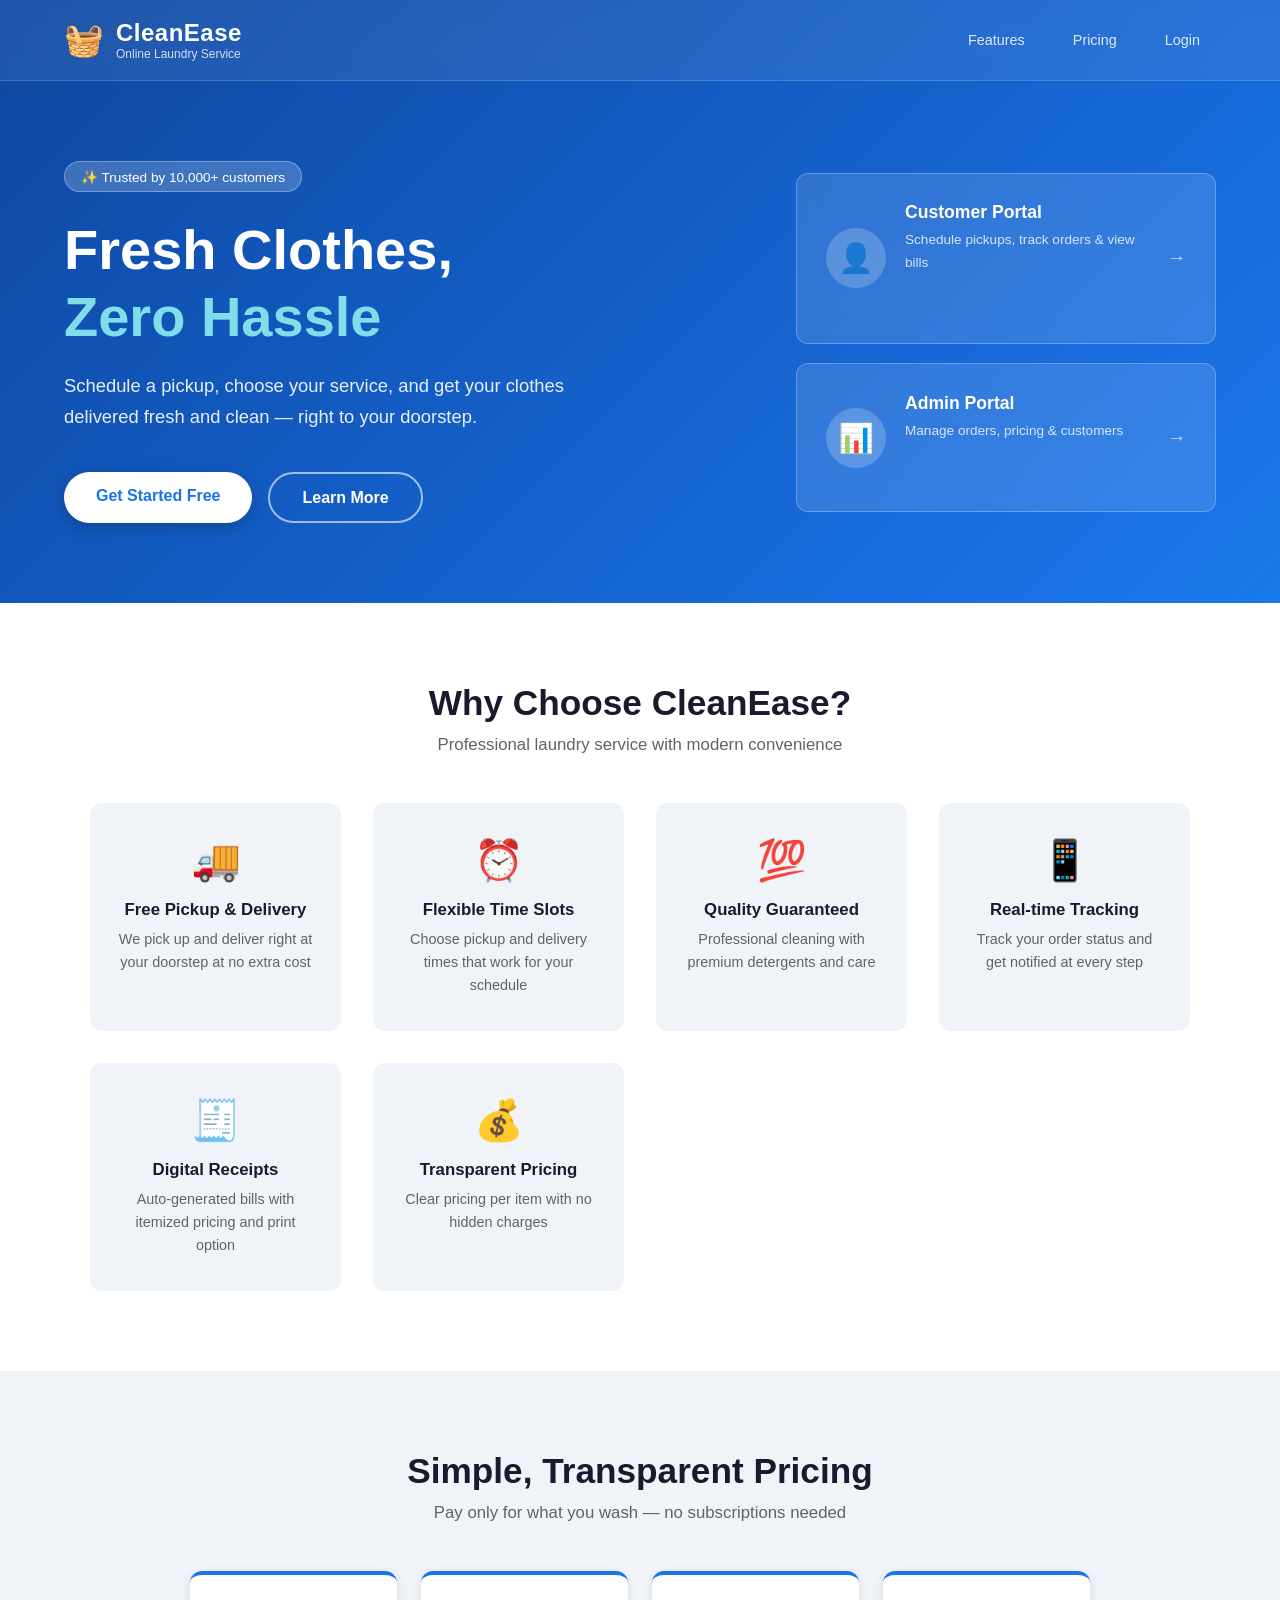
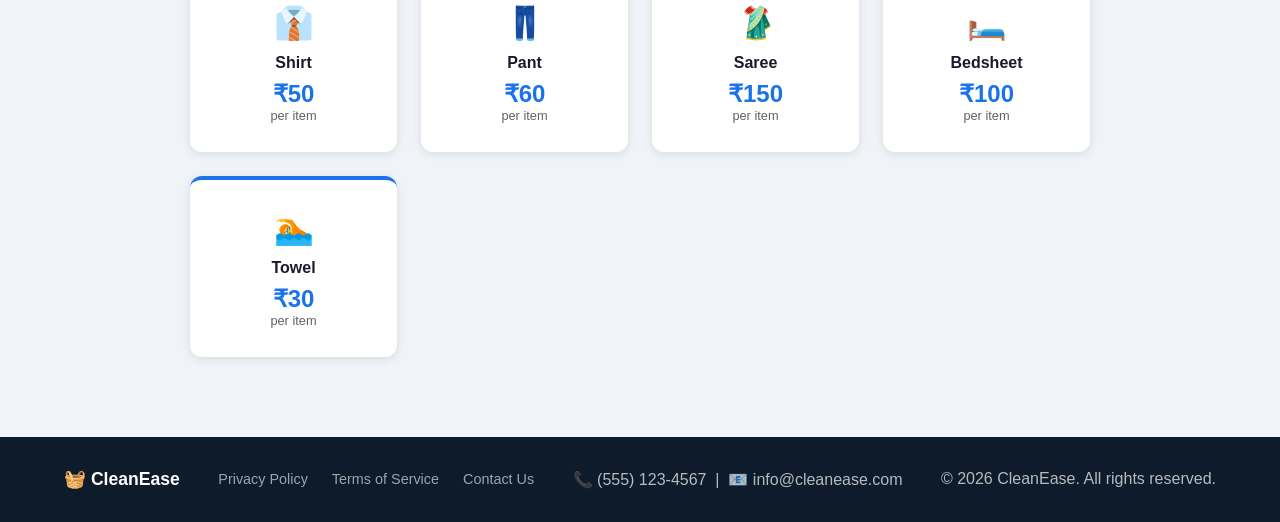
==== index.html @ 6a74e26e "Add files via upload" ====
<!DOCTYPE html>
<html lang="en">
<head>
    <meta charset="UTF-8">
    <meta name="viewport" content="width=device-width, initial-scale=1.0">
    <title>CleanEase - Online Laundry Service</title>
    <link rel="stylesheet" href="styles.css">
</head>
<body>
<div class="landing-page">

    <!-- Navigation -->
    <nav class="landing-nav">
        <a href="#" class="nav-brand">
            <span class="brand-icon">🧺</span>
            <div>
                <span class="brand-name">CleanEase</span>
                <span class="brand-tagline">Online Laundry Service</span>
            </div>
        </a>
        <div class="nav-links">
            <a href="#features">Features</a>
            <a href="#pricing">Pricing</a>
            <a href="customer-login.html">Login</a>
        </div>
    </nav>

    <!-- Hero Section -->
    <section class="hero">
        <div class="hero-content">
            <div class="hero-badge">✨ Trusted by 10,000+ customers</div>
            <h1>Fresh Clothes,<br><span>Zero Hassle</span></h1>
            <p>Schedule a pickup, choose your service, and get your clothes delivered fresh and clean — right to your doorstep.</p>
            <div class="hero-buttons">
                <a href="customer-login.html" class="btn-hero-primary">Get Started Free</a>
                <a href="#features" class="btn-hero-secondary">Learn More</a>
            </div>
        </div>

        <div class="hero-cards">
            <a href="customer-login.html" class="portal-card">
                <div class="portal-card-icon">👤</div>
                <div class="portal-card-text">
                    <h3>Customer Portal</h3>
                    <p>Schedule pickups, track orders & view bills</p>
                </div>
                <span class="portal-card-arrow">→</span>
            </a>
            <a href="admin-login.html" class="portal-card">
                <div class="portal-card-icon">📊</div>
                <div class="portal-card-text">
                    <h3>Admin Portal</h3>
                    <p>Manage orders, pricing & customers</p>
                </div>
                <span class="portal-card-arrow">→</span>
            </a>
        </div>
    </section>

    <!-- Features Section -->
    <section class="features-section" id="features">
        <div class="section-header">
            <h2>Why Choose CleanEase?</h2>
            <p>Professional laundry service with modern convenience</p>
        </div>
        <div class="features-grid">
            <div class="feature-card">
                <div class="feature-icon">🚚</div>
                <h3>Free Pickup & Delivery</h3>
                <p>We pick up and deliver right at your doorstep at no extra cost</p>
            </div>
            <div class="feature-card">
                <div class="feature-icon">⏰</div>
                <h3>Flexible Time Slots</h3>
                <p>Choose pickup and delivery times that work for your schedule</p>
            </div>
            <div class="feature-card">
                <div class="feature-icon">💯</div>
                <h3>Quality Guaranteed</h3>
                <p>Professional cleaning with premium detergents and care</p>
            </div>
            <div class="feature-card">
                <div class="feature-icon">📱</div>
                <h3>Real-time Tracking</h3>
                <p>Track your order status and get notified at every step</p>
            </div>
            <div class="feature-card">
                <div class="feature-icon">🧾</div>
                <h3>Digital Receipts</h3>
                <p>Auto-generated bills with itemized pricing and print option</p>
            </div>
            <div class="feature-card">
                <div class="feature-icon">💰</div>
                <h3>Transparent Pricing</h3>
                <p>Clear pricing per item with no hidden charges</p>
            </div>
        </div>
    </section>

    <!-- Pricing Section -->
    <section class="pricing-section" id="pricing">
        <div class="section-header">
            <h2>Simple, Transparent Pricing</h2>
            <p>Pay only for what you wash — no subscriptions needed</p>
        </div>
        <div class="pricing-grid">
            <div class="price-card">
                <div class="price-icon">👔</div>
                <h3>Shirt</h3>
                <div class="price">₹50</div>
                <div class="price-unit">per item</div>
            </div>
            <div class="price-card">
                <div class="price-icon">👖</div>
                <h3>Pant</h3>
                <div class="price">₹60</div>
                <div class="price-unit">per item</div>
            </div>
            <div class="price-card">
                <div class="price-icon">🥻</div>
                <h3>Saree</h3>
                <div class="price">₹150</div>
                <div class="price-unit">per item</div>
            </div>
            <div class="price-card">
                <div class="price-icon">🛏️</div>
                <h3>Bedsheet</h3>
                <div class="price">₹100</div>
                <div class="price-unit">per item</div>
            </div>
            <div class="price-card">
                <div class="price-icon">🏊</div>
                <h3>Towel</h3>
                <div class="price">₹30</div>
                <div class="price-unit">per item</div>
            </div>
        </div>
    </section>

    <!-- Footer -->
    <footer class="landing-footer">
        <div class="footer-brand">🧺 CleanEase</div>
        <div class="footer-links">
            <a href="#">Privacy Policy</a>
            <a href="#">Terms of Service</a>
            <a href="#">Contact Us</a>
        </div>
        <div>📞 (555) 123-4567 &nbsp;|&nbsp; 📧 info@cleanease.com</div>
        <div>&copy; 2026 CleanEase. All rights reserved.</div>
    </footer>

</div>

</body>
</html>
---- styles.css ----
/* ===== GLOBAL RESET & VARIABLES ===== */
* { margin: 0; padding: 0; box-sizing: border-box; }

:root {
    --primary: #1a73e8;
    --primary-dark: #1557b0;
    --secondary: #0d47a1;
    --accent: #00bcd4;
    --success: #2e7d32;
    --warning: #f57c00;
    --danger: #c62828;
    --white: #ffffff;
    --light: #f0f4f8;
    --light2: #e8edf2;
    --text: #1a1a2e;
    --text-muted: #5f6368;
    --border: #dadce0;
    --shadow: 0 2px 10px rgba(0,0,0,0.1);
    --shadow-lg: 0 8px 30px rgba(0,0,0,0.15);
    --radius: 12px;
    --radius-sm: 8px;
}

body {
    font-family: 'Segoe UI', Arial, sans-serif;
    background: var(--light);
    color: var(--text);
    min-height: 100vh;
}

/* ===== LANDING PAGE ===== */
.landing-page {
    min-height: 100vh;
    background: linear-gradient(135deg, #0d47a1 0%, #1a73e8 50%, #00bcd4 100%);
}

.landing-nav {
    display: flex;
    justify-content: space-between;
    align-items: center;
    padding: 1.2rem 4rem;
    background: rgba(255,255,255,0.08);
    backdrop-filter: blur(10px);
    border-bottom: 1px solid rgba(255,255,255,0.15);
}

.nav-brand {
    display: flex;
    align-items: center;
    gap: 0.75rem;
    color: white;
    text-decoration: none;
}

.nav-brand .brand-icon { font-size: 2rem; }
.nav-brand .brand-name { font-size: 1.5rem; font-weight: 700; letter-spacing: 0.5px; }
.nav-brand .brand-tagline { font-size: 0.75rem; opacity: 0.8; display: block; }

.nav-links { display: flex; gap: 1rem; }
.nav-links a {
    color: rgba(255,255,255,0.85);
    text-decoration: none;
    padding: 0.5rem 1rem;
    border-radius: 20px;
    font-size: 0.9rem;
    transition: all 0.2s;
}
.nav-links a:hover { background: rgba(255,255,255,0.15); color: white; }

/* Hero Section */
.hero {
    display: flex;
    align-items: center;
    justify-content: space-between;
    padding: 5rem 4rem;
    gap: 3rem;
}

.hero-content { flex: 1; color: white; }
.hero-badge {
    display: inline-block;
    background: rgba(255,255,255,0.2);
    color: white;
    padding: 0.4rem 1rem;
    border-radius: 20px;
    font-size: 0.85rem;
    margin-bottom: 1.5rem;
    border: 1px solid rgba(255,255,255,0.3);
}

.hero h1 {
    font-size: 3.5rem;
    font-weight: 800;
    line-height: 1.2;
    margin-bottom: 1.2rem;
}

.hero h1 span { color: #80deea; }

.hero p {
    font-size: 1.15rem;
    opacity: 0.9;
    margin-bottom: 2.5rem;
    line-height: 1.7;
    max-width: 500px;
}

.hero-buttons { display: flex; gap: 1rem; flex-wrap: wrap; }

.btn-hero-primary {
    background: white;
    color: var(--primary);
    padding: 0.9rem 2rem;
    border-radius: 30px;
    text-decoration: none;
    font-weight: 700;
    font-size: 1rem;
    transition: all 0.3s;
    box-shadow: 0 4px 15px rgba(0,0,0,0.2);
}

.btn-hero-primary:hover { transform: translateY(-3px); box-shadow: 0 8px 25px rgba(0,0,0,0.25); }

.btn-hero-secondary {
    background: transparent;
    color: white;
    padding: 0.9rem 2rem;
    border-radius: 30px;
    text-decoration: none;
    font-weight: 600;
    font-size: 1rem;
    border: 2px solid rgba(255,255,255,0.6);
    transition: all 0.3s;
}

.btn-hero-secondary:hover { background: rgba(255,255,255,0.15); border-color: white; }

/* Portal Cards */
.hero-cards { flex: 1; display: flex; flex-direction: column; gap: 1.2rem; max-width: 420px; }

.portal-card {
    background: rgba(255,255,255,0.12);
    backdrop-filter: blur(15px);
    border: 1px solid rgba(255,255,255,0.25);
    border-radius: var(--radius);
    padding: 1.8rem;
    display: flex;
    align-items: center;
    gap: 1.2rem;
    text-decoration: none;
    color: white;
    transition: all 0.3s;
}

.portal-card:hover {
    background: rgba(255,255,255,0.2);
    transform: translateX(8px);
    box-shadow: var(--shadow-lg);
}

.portal-card-icon {
    width: 60px;
    height: 60px;
    background: rgba(255,255,255,0.2);
    border-radius: 50%;
    display: flex;
    align-items: center;
    justify-content: center;
    font-size: 1.8rem;
    flex-shrink: 0;
}

.portal-card-text h3 { font-size: 1.1rem; font-weight: 700; margin-bottom: 0.3rem; }
.portal-card-text p { font-size: 0.85rem; opacity: 0.8; }
.portal-card-arrow { margin-left: auto; font-size: 1.2rem; opacity: 0.7; }

/* Features Section */
.features-section {
    background: white;
    padding: 5rem 4rem;
}

.section-header { text-align: center; margin-bottom: 3rem; }
.section-header h2 { font-size: 2.2rem; font-weight: 700; color: var(--text); margin-bottom: 0.75rem; }
.section-header p { color: var(--text-muted); font-size: 1.05rem; }

.features-grid {
    display: grid;
    grid-template-columns: repeat(auto-fit, minmax(220px, 1fr));
    gap: 2rem;
    max-width: 1100px;
    margin: 0 auto;
}

.feature-card {
    text-align: center;
    padding: 2rem 1.5rem;
    border-radius: var(--radius);
    background: var(--light);
    transition: all 0.3s;
    border: 2px solid transparent;
}

.feature-card:hover { border-color: var(--primary); transform: translateY(-5px); box-shadow: var(--shadow); }
.feature-icon { font-size: 2.5rem; margin-bottom: 1rem; }
.feature-card h3 { font-size: 1.05rem; font-weight: 700; color: var(--text); margin-bottom: 0.5rem; }
.feature-card p { font-size: 0.9rem; color: var(--text-muted); line-height: 1.6; }

/* Pricing Section */
.pricing-section {
    background: var(--light);
    padding: 5rem 4rem;
}

.pricing-grid {
    display: grid;
    grid-template-columns: repeat(auto-fit, minmax(200px, 1fr));
    gap: 1.5rem;
    max-width: 900px;
    margin: 0 auto;
}

.price-card {
    background: white;
    border-radius: var(--radius);
    padding: 1.8rem;
    text-align: center;
    box-shadow: var(--shadow);
    transition: all 0.3s;
    border-top: 4px solid var(--primary);
}

.price-card:hover { transform: translateY(-5px); box-shadow: var(--shadow-lg); }
.price-card .price-icon { font-size: 2rem; margin-bottom: 0.75rem; }
.price-card h3 { font-size: 1rem; font-weight: 700; color: var(--text); margin-bottom: 0.5rem; }
.price-card .price { font-size: 1.5rem; font-weight: 800; color: var(--primary); }
.price-card .price-unit { font-size: 0.8rem; color: var(--text-muted); }

/* Footer */
.landing-footer {
    background: #0d1b2a;
    color: rgba(255,255,255,0.7);
    padding: 2rem 4rem;
    display: flex;
    justify-content: space-between;
    align-items: center;
    flex-wrap: wrap;
    gap: 1rem;
}

.footer-brand { color: white; font-size: 1.1rem; font-weight: 700; }
.footer-links { display: flex; gap: 1.5rem; }
.footer-links a { color: rgba(255,255,255,0.6); text-decoration: none; font-size: 0.9rem; }
.footer-links a:hover { color: white; }

/* ===== LOGIN PAGES ===== */
.auth-page {
    min-height: 100vh;
    display: grid;
    grid-template-columns: 1fr 1fr;
}

.auth-left {
    background: linear-gradient(135deg, #0d47a1 0%, #1a73e8 60%, #00bcd4 100%);
    display: flex;
    flex-direction: column;
    justify-content: center;
    align-items: center;
    padding: 3rem;
    color: white;
    text-align: center;
}

.auth-left-logo { font-size: 4rem; margin-bottom: 1rem; }
.auth-left h1 { font-size: 2.2rem; font-weight: 800; margin-bottom: 0.5rem; }
.auth-left p { font-size: 1rem; opacity: 0.85; margin-bottom: 2.5rem; }

.auth-features { display: flex; flex-direction: column; gap: 1rem; width: 100%; max-width: 320px; }
.auth-feature {
    display: flex;
    align-items: center;
    gap: 1rem;
    background: rgba(255,255,255,0.12);
    padding: 0.9rem 1.2rem;
    border-radius: var(--radius-sm);
    border: 1px solid rgba(255,255,255,0.2);
    text-align: left;
}
.auth-feature-icon { font-size: 1.5rem; }
.auth-feature-text { font-size: 0.9rem; opacity: 0.9; }

.auth-right {
    background: white;
    display: flex;
    flex-direction: column;
    justify-content: center;
    align-items: center;
    padding: 3rem;
}

.auth-form-container { width: 100%; max-width: 420px; }
.auth-form-container h2 { font-size: 1.8rem; font-weight: 700; color: var(--text); margin-bottom: 0.4rem; }
.auth-form-container .auth-subtitle { color: var(--text-muted); font-size: 0.95rem; margin-bottom: 2rem; }

.auth-tabs {
    display: flex;
    background: var(--light);
    border-radius: 30px;
    padding: 4px;
    margin-bottom: 2rem;
}

.auth-tab {
    flex: 1;
    padding: 0.6rem 1rem;
    border: none;
    background: transparent;
    border-radius: 25px;
    cursor: pointer;
    font-size: 0.9rem;
    font-weight: 600;
    color: var(--text-muted);
    transition: all 0.3s;
}

.auth-tab.active {
    background: var(--primary);
    color: white;
    box-shadow: 0 2px 8px rgba(26,115,232,0.4);
}

.auth-form { display: none; }
.auth-form.active { display: block; }

.form-group { margin-bottom: 1.2rem; }
.form-group label {
    display: block;
    font-size: 0.88rem;
    font-weight: 600;
    color: var(--text);
    margin-bottom: 0.4rem;
}

.form-group input,
.form-group textarea,
.form-group select {
    width: 100%;
    padding: 0.8rem 1rem;
    border: 2px solid var(--border);
    border-radius: var(--radius-sm);
    font-size: 0.95rem;
    color: var(--text);
    background: white;
    transition: border-color 0.2s;
    font-family: inherit;
}

.form-group input:focus,
.form-group textarea:focus,
.form-group select:focus {
    outline: none;
    border-color: var(--primary);
    box-shadow: 0 0 0 3px rgba(26,115,232,0.1);
}

.btn-auth {
    width: 100%;
    padding: 0.9rem;
    background: linear-gradient(135deg, var(--primary), var(--secondary));
    color: white;
    border: none;
    border-radius: var(--radius-sm);
    font-size: 1rem;
    font-weight: 700;
    cursor: pointer;
    transition: all 0.3s;
    margin-top: 0.5rem;
}

.btn-auth:hover { transform: translateY(-2px); box-shadow: 0 6px 20px rgba(26,115,232,0.4); }

.demo-box {
    background: #e8f0fe;
    border: 1px solid #c5d8fb;
    border-radius: var(--radius-sm);
    padding: 0.9rem 1rem;
    margin-top: 1rem;
    font-size: 0.85rem;
    color: var(--primary-dark);
}

.demo-box strong { display: block; margin-bottom: 0.3rem; }

.auth-back {
    text-align: center;
    margin-top: 1.5rem;
    font-size: 0.9rem;
    color: var(--text-muted);
}

.auth-back a { color: var(--primary); text-decoration: none; font-weight: 600; }
.auth-back a:hover { text-decoration: underline; }

/* ===== DASHBOARD ===== */
.dashboard-layout {
    display: flex;
    min-height: 100vh;
    background: var(--light);
}

/* Sidebar */
.sidebar {
    width: 260px;
    background: #0d1b2a;
    color: white;
    display: flex;
    flex-direction: column;
    position: fixed;
    top: 0;
    left: 0;
    height: 100vh;
    z-index: 100;
    transition: all 0.3s;
}

.sidebar-brand {
    padding: 1.5rem 1.5rem 1rem;
    border-bottom: 1px solid rgba(255,255,255,0.08);
}

.sidebar-brand .brand { display: flex; align-items: center; gap: 0.75rem; }
.sidebar-brand .brand-icon { font-size: 1.8rem; }
.sidebar-brand .brand-name { font-size: 1.2rem; font-weight: 700; }
.sidebar-brand .brand-sub { font-size: 0.75rem; color: rgba(255,255,255,0.5); }

.sidebar-user {
    padding: 1rem 1.5rem;
    display: flex;
    align-items: center;
    gap: 0.75rem;
    background: rgba(255,255,255,0.05);
    margin: 0.75rem;
    border-radius: var(--radius-sm);
}

.user-avatar {
    width: 38px;
    height: 38px;
    border-radius: 50%;
    display: flex;
    align-items: center;
    justify-content: center;
    font-size: 1.1rem;
    font-weight: 700;
    flex-shrink: 0;
}

.user-avatar.admin { background: linear-gradient(135deg, #1a73e8, #0d47a1); }
.user-avatar.customer { background: linear-gradient(135deg, #00bcd4, #0097a7); }

.user-info .user-name { font-size: 0.9rem; font-weight: 600; }
.user-info .user-role {
    font-size: 0.72rem;
    padding: 0.15rem 0.5rem;
    border-radius: 10px;
    font-weight: 600;
    display: inline-block;
    margin-top: 0.2rem;
}

.user-role.admin { background: rgba(26,115,232,0.3); color: #80b4f8; }
.user-role.customer { background: rgba(0,188,212,0.3); color: #80deea; }

.sidebar-nav { flex: 1; padding: 0.75rem 0; overflow-y: auto; }
.nav-section-title {
    font-size: 0.7rem;
    font-weight: 700;
    text-transform: uppercase;
    letter-spacing: 1px;
    color: rgba(255,255,255,0.35);
    padding: 0.75rem 1.5rem 0.4rem;
}

.nav-item {
    display: flex;
    align-items: center;
    gap: 0.85rem;
    padding: 0.75rem 1.5rem;
    color: rgba(255,255,255,0.65);
    cursor: pointer;
    transition: all 0.2s;
    border-left: 3px solid transparent;
    font-size: 0.92rem;
    font-weight: 500;
}

.nav-item:hover { background: rgba(255,255,255,0.07); color: white; }
.nav-item.active { background: rgba(26,115,232,0.2); color: white; border-left-color: var(--primary); }
.nav-item .nav-icon { font-size: 1.1rem; width: 22px; text-align: center; }

.sidebar-footer {
    padding: 1rem 1.5rem;
    border-top: 1px solid rgba(255,255,255,0.08);
}

.btn-logout {
    width: 100%;
    padding: 0.7rem;
    background: rgba(198,40,40,0.2);
    color: #ef9a9a;
    border: 1px solid rgba(198,40,40,0.3);
    border-radius: var(--radius-sm);
    cursor: pointer;
    font-size: 0.9rem;
    font-weight: 600;
    transition: all 0.2s;
    display: flex;
    align-items: center;
    justify-content: center;
    gap: 0.5rem;
}

.btn-logout:hover { background: rgba(198,40,40,0.35); color: #ffcdd2; }

/* Main Content */
.main-content {
    margin-left: 260px;
    flex: 1;
    display: flex;
    flex-direction: column;
    min-height: 100vh;
}

/* Top Bar */
.topbar {
    background: white;
    padding: 1rem 2rem;
    display: flex;
    justify-content: space-between;
    align-items: center;
    border-bottom: 1px solid var(--border);
    position: sticky;
    top: 0;
    z-index: 50;
    box-shadow: 0 1px 4px rgba(0,0,0,0.06);
}

.topbar-title h2 { font-size: 1.2rem; font-weight: 700; color: var(--text); }
.topbar-title p { font-size: 0.82rem; color: var(--text-muted); }

.topbar-right { display: flex; align-items: center; gap: 1rem; }

.notif-btn {
    position: relative;
    background: var(--light);
    border: none;
    width: 38px;
    height: 38px;
    border-radius: 50%;
    cursor: pointer;
    font-size: 1.1rem;
    display: flex;
    align-items: center;
    justify-content: center;
    transition: all 0.2s;
}

.notif-btn:hover { background: var(--light2); }

.notif-badge {
    position: absolute;
    top: -2px;
    right: -2px;
    background: var(--danger);
    color: white;
    font-size: 0.65rem;
    font-weight: 700;
    width: 16px;
    height: 16px;
    border-radius: 50%;
    display: flex;
    align-items: center;
    justify-content: center;
}

/* Notification Bar */
.notification-bar {
    background: linear-gradient(135deg, var(--primary), var(--secondary));
    color: white;
    padding: 0.9rem 2rem;
    display: flex;
    align-items: center;
    gap: 1rem;
    animation: slideDown 0.4s ease-out;
}

@keyframes slideDown {
    from { transform: translateY(-100%); opacity: 0; }
    to { transform: translateY(0); opacity: 1; }
}

.notification-bar .notif-icon { font-size: 1.2rem; }
.notification-bar span { flex: 1; font-size: 0.95rem; }
.notification-close {
    background: rgba(255,255,255,0.2);
    color: white;
    border: none;
    width: 28px;
    height: 28px;
    border-radius: 50%;
    cursor: pointer;
    font-size: 1rem;
    display: flex;
    align-items: center;
    justify-content: center;
    transition: all 0.2s;
}
.notification-close:hover { background: rgba(255,255,255,0.35); }

/* Page Content */
.page-content { padding: 2rem; flex: 1; }

/* Content sections — only the .active one is shown */
.content-section { display: none; }
.content-section.active { display: block !important; }

/* Role-based visibility — controlled by body class set in JS */
.admin-only { display: none; }
.customer-only { display: none; }

/* When body has role-admin, admin-only sections can be shown via .active */
body.role-admin .admin-only.active { display: block !important; }
body.role-admin .customer-only { display: none !important; }

/* When body has role-customer, customer-only sections can be shown via .active */
body.role-customer .customer-only.active { display: block !important; }
body.role-customer .admin-only { display: none !important; }

.page-header {
    display: flex;
    justify-content: space-between;
    align-items: center;
    margin-bottom: 1.5rem;
}

.page-header h2 { font-size: 1.5rem; font-weight: 700; color: var(--text); }
.page-header p { font-size: 0.88rem; color: var(--text-muted); margin-top: 0.2rem; }

/* ===== STATS CARDS ===== */
.stats-grid {
    display: grid;
    grid-template-columns: repeat(auto-fit, minmax(200px, 1fr));
    gap: 1.2rem;
    margin-bottom: 2rem;
}

.stat-card {
    background: white;
    border-radius: var(--radius);
    padding: 1.5rem;
    box-shadow: var(--shadow);
    display: flex;
    align-items: center;
    gap: 1rem;
    border-left: 4px solid var(--primary);
    transition: all 0.3s;
}

.stat-card:hover { transform: translateY(-3px); box-shadow: var(--shadow-lg); }
.stat-card:nth-child(2) { border-left-color: var(--warning); }
.stat-card:nth-child(3) { border-left-color: var(--success); }
.stat-card:nth-child(4) { border-left-color: var(--accent); }

.stat-icon {
    width: 50px;
    height: 50px;
    border-radius: 12px;
    display: flex;
    align-items: center;
    justify-content: center;
    font-size: 1.4rem;
    flex-shrink: 0;
}

.stat-card:nth-child(1) .stat-icon { background: #e8f0fe; }
.stat-card:nth-child(2) .stat-icon { background: #fff3e0; }
.stat-card:nth-child(3) .stat-icon { background: #e8f5e9; }
.stat-card:nth-child(4) .stat-icon { background: #e0f7fa; }

.stat-info h3 { font-size: 0.82rem; color: var(--text-muted); font-weight: 600; text-transform: uppercase; letter-spacing: 0.5px; }
.stat-info p { font-size: 1.8rem; font-weight: 800; color: var(--text); line-height: 1.2; }

/* ===== CARDS & PANELS ===== */
.card {
    background: white;
    border-radius: var(--radius);
    box-shadow: var(--shadow);
    overflow: hidden;
}

.card-header {
    padding: 1.2rem 1.5rem;
    border-bottom: 1px solid var(--border);
    display: flex;
    justify-content: space-between;
    align-items: center;
}

.card-header h3 { font-size: 1rem; font-weight: 700; color: var(--text); }
.card-body { padding: 1.5rem; }

/* ===== TABLES ===== */
.table-wrapper { overflow-x: auto; }

table { width: 100%; border-collapse: collapse; }

thead tr { background: var(--light); }
th {
    padding: 0.85rem 1rem;
    text-align: left;
    font-size: 0.8rem;
    font-weight: 700;
    text-transform: uppercase;
    letter-spacing: 0.5px;
    color: var(--text-muted);
    border-bottom: 2px solid var(--border);
}

td {
    padding: 0.9rem 1rem;
    font-size: 0.9rem;
    color: var(--text);
    border-bottom: 1px solid var(--border);
}

tbody tr:hover { background: var(--light); }
tbody tr:last-child td { border-bottom: none; }

/* ===== BUTTONS ===== */
.btn {
    padding: 0.6rem 1.2rem;
    border: none;
    border-radius: var(--radius-sm);
    cursor: pointer;
    font-size: 0.88rem;
    font-weight: 600;
    transition: all 0.2s;
    display: inline-flex;
    align-items: center;
    gap: 0.4rem;
}

.btn-primary { background: var(--primary); color: white; }
.btn-primary:hover { background: var(--primary-dark); transform: translateY(-1px); }

.btn-success { background: var(--success); color: white; }
.btn-success:hover { background: #1b5e20; }

.btn-warning { background: var(--warning); color: white; }
.btn-warning:hover { background: #e65100; }

.btn-danger { background: var(--danger); color: white; }
.btn-danger:hover { background: #b71c1c; }

.btn-secondary { background: var(--light2); color: var(--text); }
.btn-secondary:hover { background: var(--border); }

.btn-outline {
    background: transparent;
    color: var(--primary);
    border: 2px solid var(--primary);
}
.btn-outline:hover { background: var(--primary); color: white; }

.btn-sm { padding: 0.4rem 0.8rem; font-size: 0.8rem; }
.btn-lg { padding: 0.9rem 2rem; font-size: 1rem; }
.btn-full { width: 100%; justify-content: center; }

/* ===== STATUS BADGES ===== */
.badge {
    display: inline-block;
    padding: 0.3rem 0.75rem;
    border-radius: 20px;
    font-size: 0.78rem;
    font-weight: 700;
}

.badge-pending { background: #fff3e0; color: #e65100; }
.badge-processing { background: #e3f2fd; color: #1565c0; }
.badge-completed { background: #e8f5e9; color: #2e7d32; }
.badge-delivered { background: #f3e5f5; color: #6a1b9a; }
.badge-paid { background: #e8f5e9; color: #2e7d32; }
.badge-unpaid { background: #ffebee; color: #c62828; }
.badge-active { background: #e8f5e9; color: #2e7d32; }

/* ===== FORMS ===== */
.form-section { background: white; border-radius: var(--radius); padding: 2rem; box-shadow: var(--shadow); }
.form-section h3 { font-size: 1rem; font-weight: 700; margin-bottom: 1.2rem; color: var(--text); padding-bottom: 0.75rem; border-bottom: 2px solid var(--light); }
.form-row { display: grid; grid-template-columns: 1fr 1fr; gap: 1rem; }

/* Cloth Item Row */
.cloth-item-row {
    display: grid;
    grid-template-columns: 2fr 1.5fr 1fr auto;
    gap: 0.75rem;
    align-items: center;
    padding: 0.75rem;
    background: var(--light);
    border-radius: var(--radius-sm);
    margin-bottom: 0.75rem;
}

.cloth-type-select,
.service-type-select,
.cloth-quantity {
    padding: 0.6rem 0.8rem;
    border: 2px solid var(--border);
    border-radius: var(--radius-sm);
    font-size: 0.9rem;
    background: white;
    transition: border-color 0.2s;
}

.cloth-type-select:focus,
.service-type-select:focus,
.cloth-quantity:focus {
    outline: none;
    border-color: var(--primary);
}

/* Order Summary */
.order-summary {
    background: linear-gradient(135deg, #e8f0fe, #e3f2fd);
    border: 2px solid #c5d8fb;
    border-radius: var(--radius);
    padding: 1.2rem 1.5rem;
    margin: 1rem 0;
}

.order-summary h3 { font-size: 0.9rem; font-weight: 700; color: var(--primary); margin-bottom: 0.75rem; }
.order-summary .summary-row { display: flex; justify-content: space-between; font-size: 0.95rem; margin: 0.4rem 0; }
.order-summary .summary-total { font-size: 1.2rem; font-weight: 800; color: var(--primary); border-top: 1px solid #c5d8fb; padding-top: 0.5rem; margin-top: 0.5rem; }

/* Order Cards (Customer) */
.orders-grid { display: grid; grid-template-columns: repeat(auto-fill, minmax(300px, 1fr)); gap: 1.2rem; }

.order-card {
    background: white;
    border-radius: var(--radius);
    box-shadow: var(--shadow);
    overflow: hidden;
    transition: all 0.3s;
    border: 1px solid var(--border);
}

.order-card:hover { transform: translateY(-3px); box-shadow: var(--shadow-lg); }

.order-card-header {
    background: linear-gradient(135deg, var(--primary), var(--secondary));
    color: white;
    padding: 1rem 1.2rem;
    display: flex;
    justify-content: space-between;
    align-items: center;
}

.order-card-header h3 { font-size: 1rem; font-weight: 700; }
.order-card-body { padding: 1.2rem; }
.order-card-body p { font-size: 0.88rem; color: var(--text-muted); margin: 0.4rem 0; display: flex; justify-content: space-between; }
.order-card-body p strong { color: var(--text); }
.order-card-footer { padding: 0.75rem 1.2rem; border-top: 1px solid var(--border); display: flex; gap: 0.5rem; }

/* Notification Cards */
.notification-card {
    border-radius: var(--radius-sm);
    padding: 1.2rem;
    margin-bottom: 0.75rem;
    border-left: 4px solid var(--primary);
    background: white;
    box-shadow: var(--shadow);
    transition: all 0.2s;
}

.notification-card.unread { background: #fff8e1; border-left-color: var(--warning); }
.notification-card.read { background: white; border-left-color: var(--border); }
.notification-card p { font-size: 0.88rem; margin: 0.3rem 0; color: var(--text-muted); }
.notification-card p strong { color: var(--text); }
.notification-card .notif-message { font-size: 0.95rem; color: var(--text); font-weight: 500; margin: 0.5rem 0; }

/* Income Summary */
.income-summary {
    display: grid;
    grid-template-columns: repeat(auto-fit, minmax(180px, 1fr));
    gap: 1rem;
    margin-bottom: 1.5rem;
}

/* Bill / Modal */
.modal {
    display: none;
    position: fixed;
    inset: 0;
    background: rgba(0,0,0,0.5);
    z-index: 1000;
    align-items: center;
    justify-content: center;
    padding: 1rem;
}

.modal.open { display: flex; }

.modal-box {
    background: white;
    border-radius: var(--radius);
    width: 100%;
    max-width: 560px;
    max-height: 90vh;
    overflow-y: auto;
    box-shadow: 0 20px 60px rgba(0,0,0,0.3);
    animation: modalIn 0.3s ease-out;
}

@keyframes modalIn {
    from { transform: scale(0.9); opacity: 0; }
    to { transform: scale(1); opacity: 1; }
}

.bill-header {
    background: linear-gradient(135deg, var(--primary), var(--secondary));
    color: white;
    padding: 2rem;
    text-align: center;
}

.bill-header h2 { font-size: 1.8rem; font-weight: 800; }
.bill-header p { opacity: 0.85; font-size: 0.9rem; margin-top: 0.3rem; }

.bill-body { padding: 1.5rem; }
.bill-info-grid { display: grid; grid-template-columns: 1fr 1fr; gap: 0.5rem; margin-bottom: 1.2rem; }
.bill-info-item { font-size: 0.88rem; }
.bill-info-item span { color: var(--text-muted); display: block; font-size: 0.78rem; }
.bill-info-item strong { color: var(--text); }

.bill-table { width: 100%; border-collapse: collapse; margin: 1rem 0; }
.bill-table th { background: var(--light); padding: 0.7rem; font-size: 0.8rem; text-align: left; }
.bill-table td { padding: 0.7rem; font-size: 0.88rem; border-bottom: 1px solid var(--border); }

.bill-total-box {
    background: var(--light);
    border-radius: var(--radius-sm);
    padding: 1rem 1.2rem;
    margin-top: 1rem;
}

.bill-total-row { display: flex; justify-content: space-between; font-size: 0.9rem; margin: 0.3rem 0; }
.bill-total-row.grand { font-size: 1.2rem; font-weight: 800; color: var(--primary); border-top: 2px solid var(--border); padding-top: 0.5rem; margin-top: 0.5rem; }

.bill-actions {
    padding: 1rem 1.5rem;
    border-top: 1px solid var(--border);
    display: flex;
    gap: 0.75rem;
}

/* Income filter */
.income-filter {
    display: flex;
    align-items: center;
    gap: 1rem;
    margin-bottom: 1.5rem;
    background: white;
    padding: 1rem 1.5rem;
    border-radius: var(--radius);
    box-shadow: var(--shadow);
}

.income-filter label { font-weight: 600; font-size: 0.9rem; }
.income-filter input { padding: 0.5rem 0.8rem; border: 2px solid var(--border); border-radius: var(--radius-sm); font-size: 0.9rem; }
.income-filter input:focus { outline: none; border-color: var(--primary); }

/* Empty State */
.empty-state {
    text-align: center;
    padding: 3rem;
    color: var(--text-muted);
}

.empty-state .empty-icon { font-size: 3rem; margin-bottom: 1rem; }
.empty-state h3 { font-size: 1.1rem; font-weight: 600; margin-bottom: 0.5rem; color: var(--text); }
.empty-state p { font-size: 0.9rem; }

/* ===== RESPONSIVE ===== */
@media (max-width: 1024px) {
    .hero { flex-direction: column; padding: 3rem 2rem; }
    .hero-cards { max-width: 100%; flex-direction: row; }
    .auth-page { grid-template-columns: 1fr; }
    .auth-left { display: none; }
}

@media (max-width: 768px) {
    .landing-nav { padding: 1rem 1.5rem; }
    .hero { padding: 2rem 1.5rem; }
    .hero h1 { font-size: 2.2rem; }
    .features-section, .pricing-section { padding: 3rem 1.5rem; }
    .landing-footer { padding: 1.5rem; flex-direction: column; text-align: center; }
    .sidebar { transform: translateX(-100%); }
    .main-content { margin-left: 0; }
    .form-row { grid-template-columns: 1fr; }
    .cloth-item-row { grid-template-columns: 1fr 1fr; }
    .hero-cards { flex-direction: column; }
    .stats-grid { grid-template-columns: 1fr 1fr; }
}

/* ===== ADMIN LOGIN PAGE ===== */
.login-container {
    min-height: 100vh;
    display: flex;
    align-items: center;
    justify-content: center;
    background: linear-gradient(135deg, #0d47a1 0%, #1a73e8 50%, #00bcd4 100%);
    padding: 1rem;
}

.login-card {
    background: white;
    border-radius: var(--radius);
    box-shadow: var(--shadow-lg);
    padding: 2.5rem;
    width: 100%;
    max-width: 420px;
}

.login-header {
    text-align: center;
    margin-bottom: 2rem;
}

.login-header h1 {
    font-size: 2rem;
    font-weight: 800;
    color: var(--primary);
    margin-bottom: 0.3rem;
}

.login-header p {
    color: var(--text-muted);
    font-size: 0.95rem;
}

.login-form h2 {
    font-size: 1.3rem;
    font-weight: 700;
    color: var(--text);
    margin-bottom: 1.5rem;
    padding-bottom: 0.75rem;
    border-bottom: 2px solid var(--light);
}

.btn-login {
    width: 100%;
    padding: 0.9rem;
    background: linear-gradient(135deg, var(--primary), var(--secondary));
    color: white;
    border: none;
    border-radius: var(--radius-sm);
    font-size: 1rem;
    font-weight: 700;
    cursor: pointer;
    transition: all 0.3s;
    margin-top: 0.5rem;
}

.btn-login:hover {
    transform: translateY(-2px);
    box-shadow: 0 6px 20px rgba(26,115,232,0.4);
}

.demo-credentials {
    background: #e8f0fe;
    border: 1px solid #c5d8fb;
    border-radius: var(--radius-sm);
    padding: 0.9rem 1rem;
    margin-top: 1rem;
    font-size: 0.85rem;
    color: var(--primary-dark);
}

.demo-credentials strong {
    display: block;
    margin-bottom: 0.3rem;
}

.back-home {
    text-align: center;
    margin-top: 1.5rem;
    font-size: 0.9rem;
}

.back-home a {
    color: var(--primary);
    text-decoration: none;
    font-weight: 600;
}

.back-home a:hover { text-decoration: underline; }

/* Payment status badges (used in billing & daily income) */
.payment-paid {
    display: inline-block;
    padding: 0.3rem 0.75rem;
    border-radius: 20px;
    font-size: 0.78rem;
    font-weight: 700;
    background: #e8f5e9;
    color: #2e7d32;
}

.payment-unpaid {
    display: inline-block;
    padding: 0.3rem 0.75rem;
    border-radius: 20px;
    font-size: 0.78rem;
    font-weight: 700;
    background: #ffebee;
    color: #c62828;
}

/* Notification status (used in admin notification history) */
.status-pending {
    display: inline-block;
    padding: 0.3rem 0.75rem;
    border-radius: 20px;
    font-size: 0.78rem;
    font-weight: 700;
    background: #fff3e0;
    color: #e65100;
}

.status-completed {
    display: inline-block;
    padding: 0.3rem 0.75rem;
    border-radius: 20px;
    font-size: 0.78rem;
    font-weight: 700;
    background: #e8f5e9;
    color: #2e7d32;
}

/* btn-remove for cloth item rows */
.btn-remove {
    padding: 0.4rem 0.8rem;
    background: #ffebee;
    color: var(--danger);
    border: 1px solid #ffcdd2;
    border-radius: var(--radius-sm);
    cursor: pointer;
    font-size: 0.8rem;
    font-weight: 600;
    transition: all 0.2s;
    white-space: nowrap;
}

.btn-remove:hover { background: var(--danger); color: white; }

/* ===== PASSWORD VALIDATOR SECTION ===== */
.password-section {
    padding: 80px 40px;
    background: var(--light);
    display: flex;
    flex-direction: column;
    align-items: center;
}

.password-validator-card {
    background: var(--white);
    border-radius: var(--radius);
    box-shadow: var(--shadow-lg);
    padding: 40px;
    width: 100%;
    max-width: 480px;
    margin-top: 32px;
}

.password-input-wrapper {
    position: relative;
    display: flex;
    align-items: center;
}

.password-input {
    width: 100%;
    padding: 14px 48px 14px 16px;
    border: 2px solid var(--border);
    border-radius: var(--radius);
    font-size: 1rem;
    color: var(--text);
    outline: none;
    transition: border-color 0.2s;
}

.password-input:focus {
    border-color: var(--primary);
}

.toggle-visibility {
    position: absolute;
    right: 12px;
    background: none;
    border: none;
    cursor: pointer;
    font-size: 1.1rem;
    padding: 4px;
    line-height: 1;
}

/* Strength bar */
.strength-bar-wrapper {
    height: 6px;
    background: var(--light2);
    border-radius: 99px;
    margin-top: 12px;
    overflow: hidden;
}

.strength-bar {
    height: 100%;
    width: 0%;
    border-radius: 99px;
    transition: width 0.3s ease, background-color 0.3s ease;
}

.bar-weak   { background: #e74c3c; }
.bar-medium { background: #f39c12; }
.bar-good   { background: #2ecc71; }
.bar-strong { background: #27ae60; }

.strength-label {
    font-size: 0.82rem;
    font-weight: 600;
    text-align: right;
    margin-top: 4px;
    min-height: 18px;
    letter-spacing: 0.03em;
}

/* Validation rules list */
.validation-rules {
    list-style: none;
    margin-top: 20px;
    display: flex;
    flex-direction: column;
    gap: 8px;
}

/* base rule style — label text is always fixed in the DOM */
.rule {
    font-size: 0.9rem;
    padding: 9px 12px 9px 36px;
    border-radius: 8px;
    position: relative;
    transition: background 0.2s, color 0.2s;
}

/* icon injected via ::before so label text never changes */
.rule::before {
    position: absolute;
    left: 12px;
    font-style: normal;
}

.rule.pending {
    color: var(--text-muted);
    background: var(--light);
}
.rule.pending::before { content: "○"; color: #aaa; }

.rule.rule-pass {
    color: #27ae60;
    background: #eafaf1;
}
.rule.rule-pass::before { content: "✓"; color: #27ae60; font-weight: 700; }

.rule.rule-fail {
    color: #e74c3c;
    background: #fdf3f2;
}
.rule.rule-fail::before { content: "✗"; color: #e74c3c; font-weight: 700; }

/* Result message */
.password-result {
    margin-top: 20px;
    text-align: center;
    font-size: 1rem;
    font-weight: 600;
    min-height: 28px;
    border-radius: 8px;
    padding: 10px;
    transition: all 0.2s;
}

.result-success {
    color: #27ae60;
    background: #eafaf1;
}

.result-error {
    color: #c0392b;
    background: #fdf3f2;
}

/* ===== SHARED PASSWORD INPUT UI (login & register) ===== */
.pw-input-wrap {
    position: relative;
    display: flex;
    align-items: center;
}

.pw-input-wrap input {
    width: 100%;
    padding-right: 44px !important;
}

.pw-toggle {
    position: absolute;
    right: 10px;
    background: none;
    border: none;
    cursor: pointer;
    font-size: 1rem;
    padding: 4px;
    line-height: 1;
}

/* Compact strength meter — 4 segments */
.pw-meter {
    display: grid;
    grid-template-columns: repeat(4, 1fr);
    gap: 4px;
    margin-top: 8px;
    height: 4px;
}

.pw-meter-bar {
    height: 4px;
    width: 0%;
    border-radius: 99px;
    background: transparent;
    grid-column: 1 / -1;          /* single bar spanning all columns */
    transition: width 0.25s ease, background 0.25s ease;
}

/* Single-line feedback */
.pw-feedback {
    font-size: 0.78rem;
    font-weight: 600;
    margin-top: 5px;
    min-height: 18px;
    padding: 3px 8px;
    border-radius: 4px;
}

.pw-warn { color: #c0392b; background: #fdf3f2; }
.pw-ok   { color: #27ae60; background: #eafaf1; }

/* ===== DATE VALIDATION MESSAGES ===== */
.date-msg {
    display: none;
    font-size: 0.78rem;
    font-weight: 600;
    color: #c0392b;
    background: #fdf3f2;
    border-left: 3px solid #e74c3c;
    padding: 5px 10px;
    border-radius: 0 6px 6px 0;
    margin-top: 5px;
}
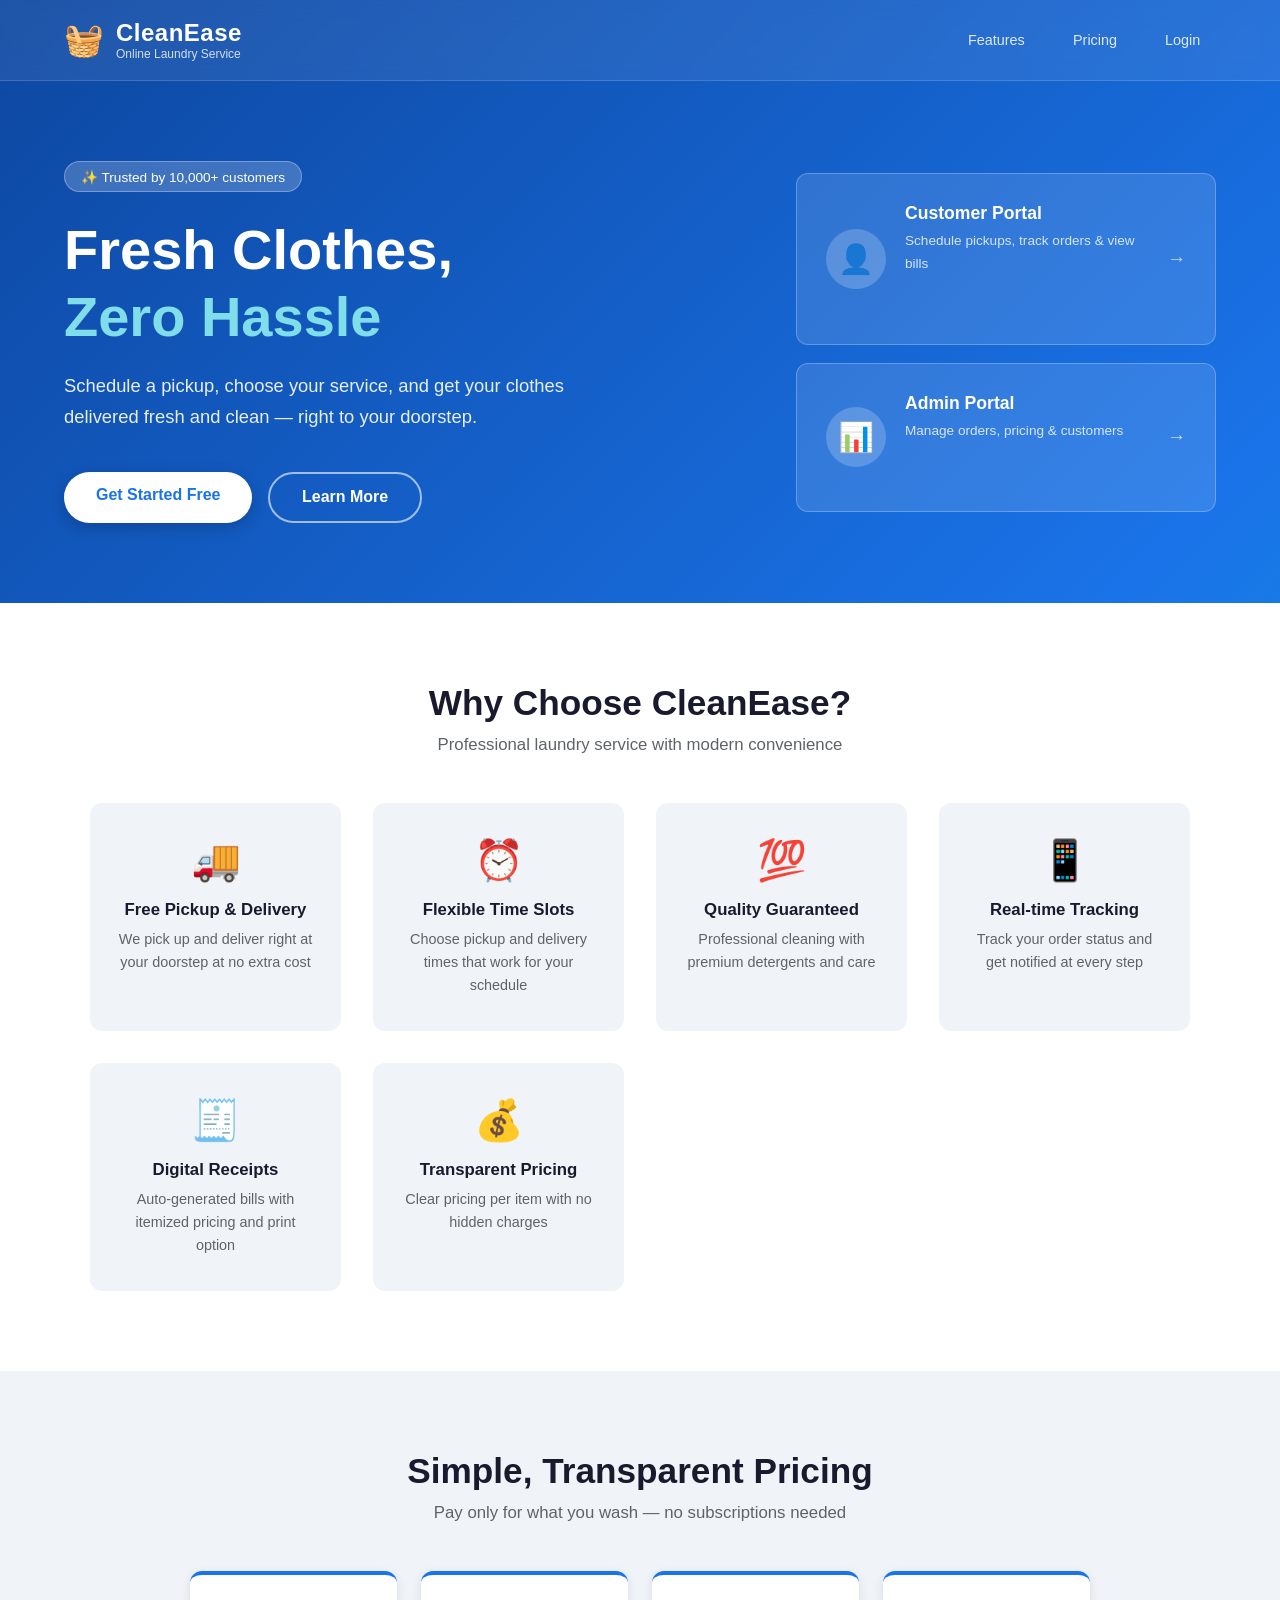
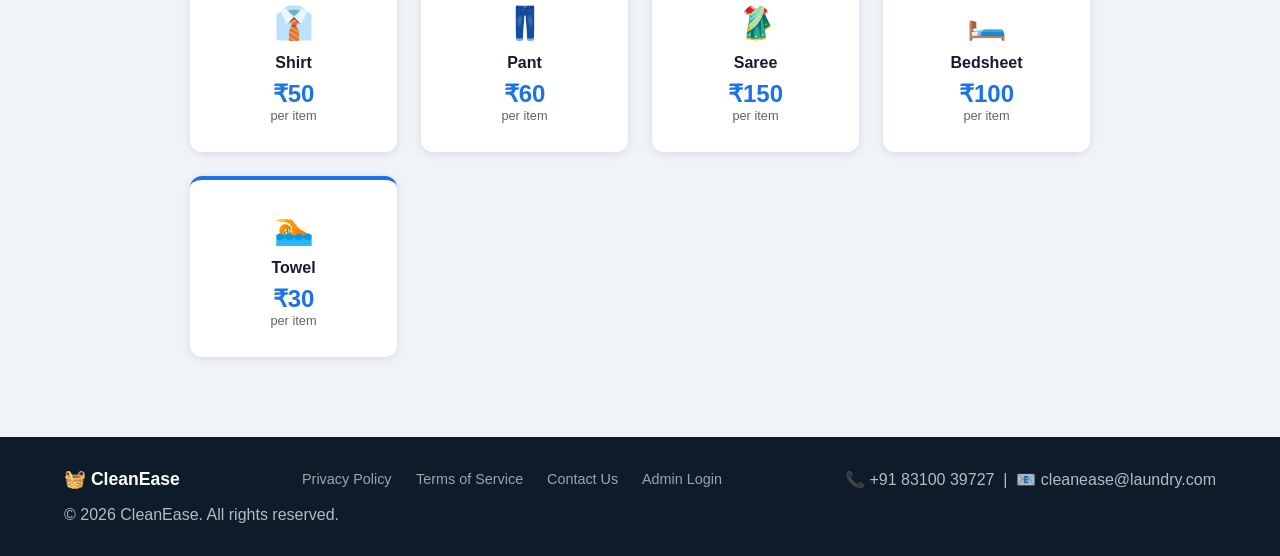
==== commit db6ff71a: "Add files via upload" ====
--- a/index.html
+++ b/index.html
@@ -2,15 +2,104 @@
 <html lang="en">
 <head>
     <meta charset="UTF-8">
-    <meta name="viewport" content="width=device-width, initial-scale=1.0">
+    <meta name="viewport" content="width=device-width, initial-scale=1.0, maximum-scale=1.0">
     <title>CleanEase - Online Laundry Service</title>
     <link rel="stylesheet" href="styles.css">
+    <style>
+        /* ── Mobile Nav Hamburger ── */
+        .nav-hamburger {
+            display: none;
+            flex-direction: column;
+            gap: 5px;
+            background: none;
+            border: none;
+            cursor: pointer;
+            padding: 6px;
+            z-index: 10;
+        }
+        .nav-hamburger span {
+            display: block;
+            width: 26px;
+            height: 2.5px;
+            background: #fff;
+            border-radius: 2px;
+            transition: all .3s;
+        }
+
+        /* ── Full screen mobile menu — attached to body, not nav ── */
+        #mobileMenu {
+            display: none;
+            position: fixed;
+            top: 0; left: 0;
+            width: 100vw;
+            height: 100vh;
+            background: #0d2b8e;
+            z-index: 99999;
+            flex-direction: column;
+            align-items: center;
+            justify-content: center;
+            gap: 0;
+        }
+        #mobileMenu.open { display: flex; }
+
+        .mobile-menu-close {
+            position: absolute;
+            top: 20px; right: 20px;
+            background: rgba(255,255,255,0.15);
+            border: 1px solid rgba(255,255,255,0.25);
+            color: white;
+            width: 46px; height: 46px;
+            border-radius: 50%;
+            font-size: 1.3rem;
+            cursor: pointer;
+            display: flex; align-items: center; justify-content: center;
+        }
+
+        .mobile-menu-brand {
+            color: white;
+            font-size: 1.6rem;
+            font-weight: 800;
+            margin-bottom: 48px;
+            letter-spacing: -0.5px;
+        }
+
+        #mobileMenu a {
+            color: rgba(255,255,255,0.88);
+            text-decoration: none;
+            font-size: 1.3rem;
+            font-weight: 600;
+            padding: 20px 0;
+            width: 100%;
+            max-width: 340px;
+            text-align: center;
+            border-bottom: 1px solid rgba(255,255,255,0.1);
+            transition: color .2s;
+        }
+        #mobileMenu a:last-child { border-bottom: none; }
+        #mobileMenu a:hover { color: #80deea; }
+
+        @media (max-width: 640px) {
+            .nav-links { display: none !important; }
+            .nav-hamburger { display: flex !important; }
+        }
+    </style>
 </head>
 <body>
+
+<!-- ── Mobile Full-Screen Menu (outside everything) ── -->
+<div id="mobileMenu">
+    <button class="mobile-menu-close" onclick="closeMobileMenu()">✕</button>
+    <div class="mobile-menu-brand">🧺 CleanEase</div>
+    <a href="#features" onclick="closeMobileMenu()">✨ Features</a>
+    <a href="#pricing" onclick="closeMobileMenu()">💰 Pricing</a>
+    <a href="customer-login.html">🔑 Customer Login</a>
+    <a href="admin-login.html">📊 Admin Login</a>
+</div>
+
 <div class="landing-page">
 
     <!-- Navigation -->
-    <nav class="landing-nav">
+    <nav class="landing-nav" id="landingNav">
         <a href="#" class="nav-brand">
             <span class="brand-icon">🧺</span>
             <div>
@@ -18,11 +107,16 @@
                 <span class="brand-tagline">Online Laundry Service</span>
             </div>
         </a>
+        <!-- Desktop links -->
         <div class="nav-links">
             <a href="#features">Features</a>
             <a href="#pricing">Pricing</a>
             <a href="customer-login.html">Login</a>
         </div>
+        <!-- Mobile hamburger -->
+        <button class="nav-hamburger" onclick="openMobileMenu()" aria-label="Menu">
+            <span></span><span></span><span></span>
+        </button>
     </nav>
 
     <!-- Hero Section -->
@@ -144,12 +238,23 @@
             <a href="#">Privacy Policy</a>
             <a href="#">Terms of Service</a>
             <a href="#">Contact Us</a>
-        </div>
-        <div>📞 (555) 123-4567 &nbsp;|&nbsp; 📧 info@cleanease.com</div>
+            <a href="admin-login.html">Admin Login</a>
+        </div>
+        <div>📞 +91 83100 39727 &nbsp;|&nbsp; 📧 cleanease@laundry.com</div>
         <div>&copy; 2026 CleanEase. All rights reserved.</div>
     </footer>
 
 </div>
 
+<script>
+function openMobileMenu() {
+    document.getElementById('mobileMenu').classList.add('open');
+    document.body.style.overflow = 'hidden';
+}
+function closeMobileMenu() {
+    document.getElementById('mobileMenu').classList.remove('open');
+    document.body.style.overflow = '';
+}
+</script>
 </body>
 </html>
--- a/styles.css
+++ b/styles.css
@@ -1000,15 +1000,28 @@
 @media (max-width: 768px) {
     .landing-nav { padding: 1rem 1.5rem; }
     .hero { padding: 2rem 1.5rem; }
-    .hero h1 { font-size: 2.2rem; }
+    .hero h1 { font-size: 2rem; }
+    .hero p { font-size: 1rem; }
+    .hero-buttons { flex-direction: column; }
+    .btn-hero-primary, .btn-hero-secondary { text-align: center; }
     .features-section, .pricing-section { padding: 3rem 1.5rem; }
-    .landing-footer { padding: 1.5rem; flex-direction: column; text-align: center; }
-    .sidebar { transform: translateX(-100%); }
-    .main-content { margin-left: 0; }
-    .form-row { grid-template-columns: 1fr; }
-    .cloth-item-row { grid-template-columns: 1fr 1fr; }
+    .section-header h2 { font-size: 1.6rem; }
+    .features-grid { grid-template-columns: 1fr 1fr; gap: 1rem; }
+    .pricing-grid { grid-template-columns: 1fr 1fr; gap: 1rem; }
+    .landing-footer { padding: 1.5rem; flex-direction: column; text-align: center; gap: 0.75rem; }
+    .footer-links { flex-wrap: wrap; justify-content: center; gap: 1rem; }
     .hero-cards { flex-direction: column; }
     .stats-grid { grid-template-columns: 1fr 1fr; }
+    .form-row { grid-template-columns: 1fr; }
+    /* Don't override dashboard sidebar here — handled in dashboard.css */
+}
+
+@media (max-width: 480px) {
+    .hero h1 { font-size: 1.7rem; }
+    .features-grid { grid-template-columns: 1fr; }
+    .pricing-grid { grid-template-columns: 1fr 1fr; }
+    .portal-card { padding: 1.2rem; }
+    .portal-card-icon { width: 44px; height: 44px; font-size: 1.4rem; }
 }
 
 /* ===== ADMIN LOGIN PAGE ===== */
@@ -1374,3 +1387,101 @@
     border-radius: 0 6px 6px 0;
     margin-top: 5px;
 }
+
+/* ══════════════════════════════════════════════
+   SMOOTH 120Hz UI — Landing Page
+   ══════════════════════════════════════════════ */
+
+html { scroll-behavior: smooth; }
+
+/* GPU acceleration for interactive elements */
+.btn-hero-primary, .btn-hero-secondary,
+.portal-card, .feature-card, .price-card,
+.nav-links a, .footer-links a {
+    will-change: transform;
+    transform: translateZ(0);
+    backface-visibility: hidden;
+}
+
+/* Faster, springy hover transitions */
+.btn-hero-primary {
+    transition: transform .15s cubic-bezier(.34,1.56,.64,1),
+                box-shadow .15s ease !important;
+}
+.btn-hero-primary:hover  { transform: translateY(-3px) translateZ(0) !important; }
+.btn-hero-primary:active { transform: translateY(-1px) scale(.98) translateZ(0) !important; }
+
+.btn-hero-secondary {
+    transition: transform .15s cubic-bezier(.34,1.56,.64,1),
+                background-color .15s ease,
+                border-color .15s ease !important;
+}
+.btn-hero-secondary:hover { transform: translateY(-2px) translateZ(0) !important; }
+
+.portal-card {
+    transition: transform .15s cubic-bezier(.34,1.56,.64,1),
+                box-shadow .15s ease,
+                background-color .15s ease !important;
+}
+.portal-card:hover { transform: translateX(8px) translateZ(0) !important; }
+
+.feature-card {
+    transition: transform .15s cubic-bezier(.34,1.56,.64,1),
+                box-shadow .15s ease,
+                border-color .15s ease !important;
+}
+.feature-card:hover { transform: translateY(-6px) translateZ(0) !important; }
+
+.price-card {
+    transition: transform .15s cubic-bezier(.34,1.56,.64,1),
+                box-shadow .15s ease !important;
+}
+.price-card:hover { transform: translateY(-6px) translateZ(0) !important; }
+
+/* Hero entrance animation */
+.hero-content {
+    animation: heroSlideIn .5s cubic-bezier(.4,0,.2,1) both;
+}
+.hero-cards {
+    animation: heroSlideIn .5s cubic-bezier(.4,0,.2,1) .1s both;
+}
+@keyframes heroSlideIn {
+    from { opacity: 0; transform: translateY(24px) translateZ(0); }
+    to   { opacity: 1; transform: translateY(0) translateZ(0); }
+}
+
+/* Feature cards stagger */
+.features-grid .feature-card {
+    animation: cardFadeUp .4s cubic-bezier(.4,0,.2,1) both;
+}
+.features-grid .feature-card:nth-child(1) { animation-delay: .05s; }
+.features-grid .feature-card:nth-child(2) { animation-delay: .10s; }
+.features-grid .feature-card:nth-child(3) { animation-delay: .15s; }
+.features-grid .feature-card:nth-child(4) { animation-delay: .20s; }
+.features-grid .feature-card:nth-child(5) { animation-delay: .25s; }
+.features-grid .feature-card:nth-child(6) { animation-delay: .30s; }
+
+@keyframes cardFadeUp {
+    from { opacity: 0; transform: translateY(20px) translateZ(0); }
+    to   { opacity: 1; transform: translateY(0) translateZ(0); }
+}
+
+/* Nav link hover */
+.nav-links a {
+    transition: background-color .12s ease, color .12s ease !important;
+}
+
+/* Login form inputs */
+.form-group input,
+.form-group textarea,
+.form-group select {
+    transition: border-color .15s ease, box-shadow .15s ease !important;
+}
+
+/* Reduce motion */
+@media (prefers-reduced-motion: reduce) {
+    *, *::before, *::after {
+        animation-duration: .01ms !important;
+        transition-duration: .01ms !important;
+    }
+}
